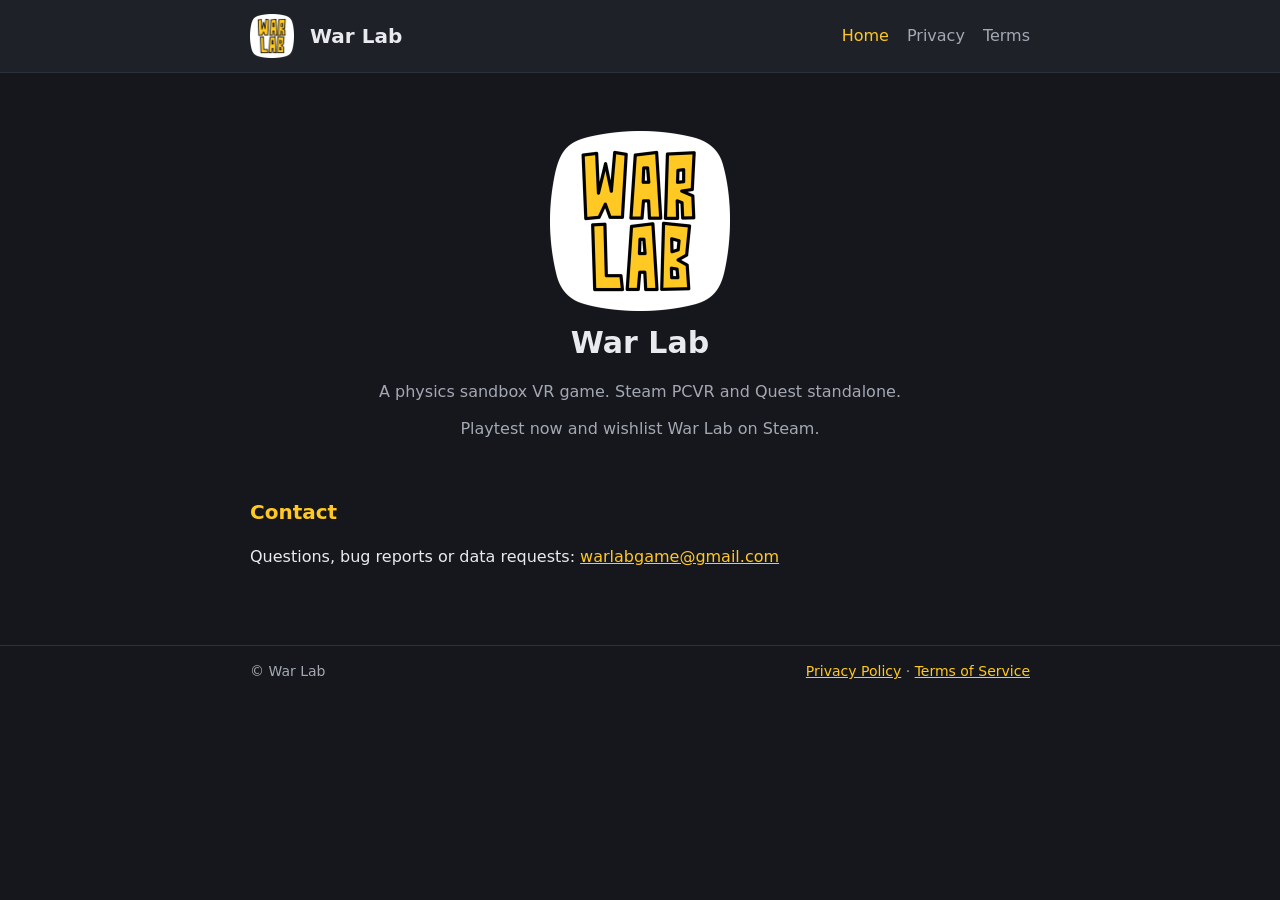
==== index.html @ 6eba2a05 "Add files via upload" ====
<!doctype html>
<html lang="en">
<head>
  <meta charset="utf-8">
  <meta name="viewport" content="width=device-width, initial-scale=1">
  <title>War Lab</title>
  <meta name="description" content="War Lab: a physics sandbox VR game for Steam PCVR and Quest standalone.">
  <link rel="icon" href="logo.png">
  <link rel="stylesheet" href="style.css">
</head>
<body>
  <header>
    <div class="bar">
      <img src="logo.png" alt="War Lab logo">
      <a class="brand" href="./">War Lab</a>
      <nav>
        <a href="./" aria-current="page">Home</a>
        <a href="privacy.html">Privacy</a>
        <a href="terms.html">Terms</a>
      </nav>
    </div>
  </header>
  <main>
    <div class="hero">
      <img src="logo.png" alt="War Lab">
      <h1>War Lab</h1>
      <p>A physics sandbox VR game. Steam PCVR and Quest standalone.</p>
      <p>Playtest now and wishlist War Lab on Steam.</p>
    </div>
    <h2>Contact</h2>
    <p>Questions, bug reports or data requests: <a href="mailto:warlabgame@gmail.com">warlabgame@gmail.com</a></p>
  </main>
  <footer>
    <div class="bar">
      <span>© War Lab</span>
      <span><a href="privacy.html">Privacy Policy</a> · <a href="terms.html">Terms of Service</a></span>
    </div>
  </footer>
</body>
</html>
---- style.css ----
:root {
  --bg: #15171c;
  --panel: #1e2128;
  --text: #e8eaee;
  --muted: #a3a8b3;
  --accent: #ffc824;
  --line: #2c3039;
}
* { box-sizing: border-box; }
body {
  margin: 0;
  background: var(--bg);
  color: var(--text);
  font: 16px/1.6 system-ui, -apple-system, "Segoe UI", Roboto, sans-serif;
}
header {
  border-bottom: 1px solid var(--line);
  background: var(--panel);
}
.bar {
  max-width: 820px;
  margin: 0 auto;
  padding: 14px 20px;
  display: flex;
  align-items: center;
  gap: 16px;
}
.bar img { width: 44px; height: 44px; }
.bar a.brand { color: var(--text); font-weight: 700; font-size: 20px; text-decoration: none; }
nav { margin-left: auto; display: flex; gap: 18px; }
nav a { color: var(--muted); text-decoration: none; }
nav a:hover, nav a[aria-current] { color: var(--accent); }
main { max-width: 820px; margin: 0 auto; padding: 28px 20px 60px; }
h1 { font-size: 30px; margin: 0 0 6px; }
h2 { font-size: 20px; margin: 32px 0 6px; color: var(--accent); }
p, li { color: var(--text); }
.muted { color: var(--muted); }
a { color: var(--accent); }
.hero { text-align: center; padding: 30px 0 10px; }
.hero img { width: 180px; height: auto; }
.hero p { color: var(--muted); max-width: 560px; margin: 12px auto; }
footer { border-top: 1px solid var(--line); color: var(--muted); font-size: 14px; }
footer .bar { justify-content: space-between; flex-wrap: wrap; }
@media (max-width: 520px) {
  .bar { flex-wrap: wrap; }
  nav { margin-left: 0; width: 100%; }
}
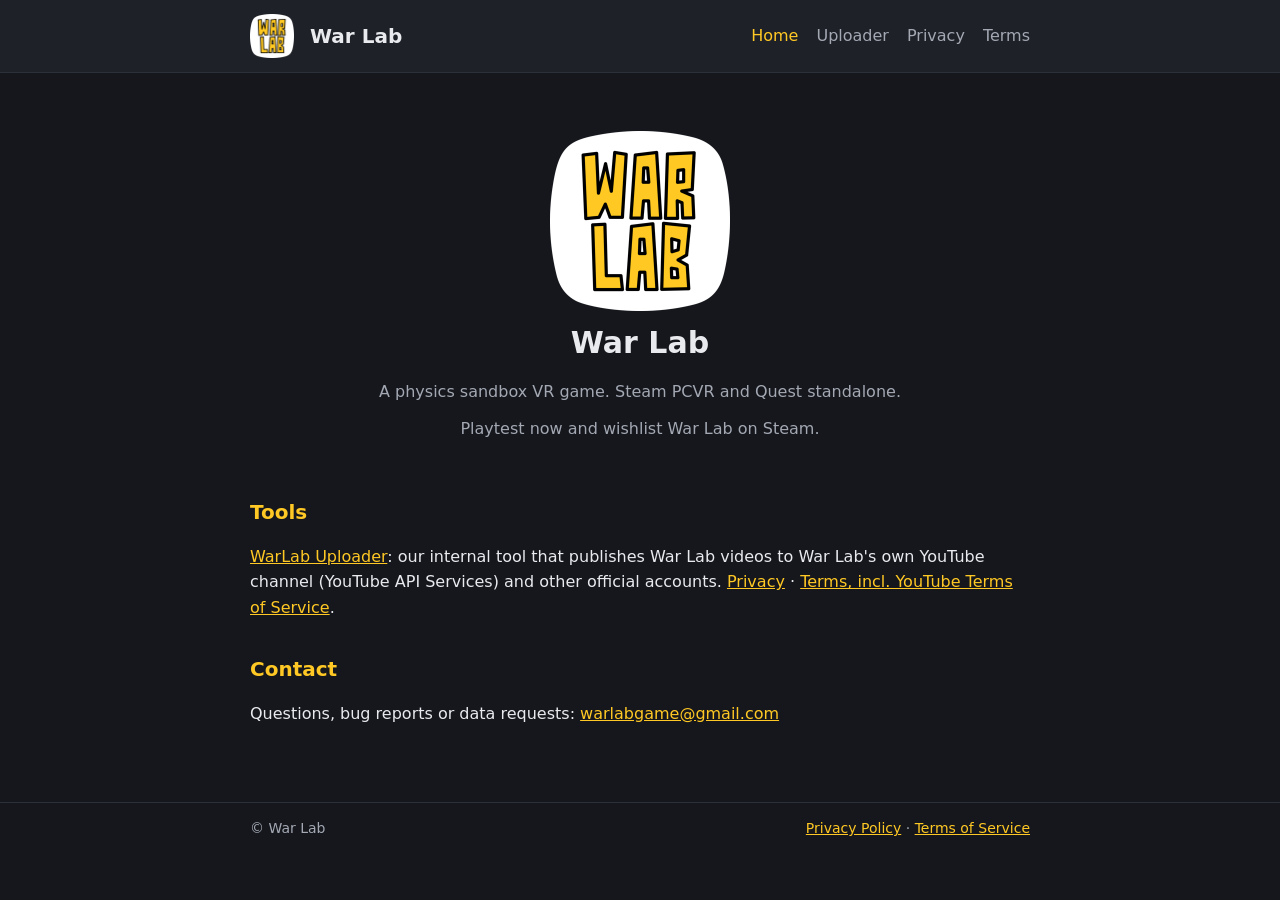
==== commit a00e8c65: "Update index.html (YouTube API Services disclosures)" ====
--- a/index.html
+++ b/index.html
@@ -15,6 +15,7 @@
       <a class="brand" href="./">War Lab</a>
       <nav>
         <a href="./" aria-current="page">Home</a>
+        <a href="uploader.html">Uploader</a>
         <a href="privacy.html">Privacy</a>
         <a href="terms.html">Terms</a>
       </nav>
@@ -27,6 +28,8 @@
       <p>A physics sandbox VR game. Steam PCVR and Quest standalone.</p>
       <p>Playtest now and wishlist War Lab on Steam.</p>
     </div>
+    <h2>Tools</h2>
+    <p><a href="uploader.html">WarLab Uploader</a>: our internal tool that publishes War Lab videos to War Lab's own YouTube channel (YouTube API Services) and other official accounts. <a href="privacy.html#uploader">Privacy</a> · <a href="terms.html#youtube">Terms, incl. YouTube Terms of Service</a>.</p>
     <h2>Contact</h2>
     <p>Questions, bug reports or data requests: <a href="mailto:warlabgame@gmail.com">warlabgame@gmail.com</a></p>
   </main>
